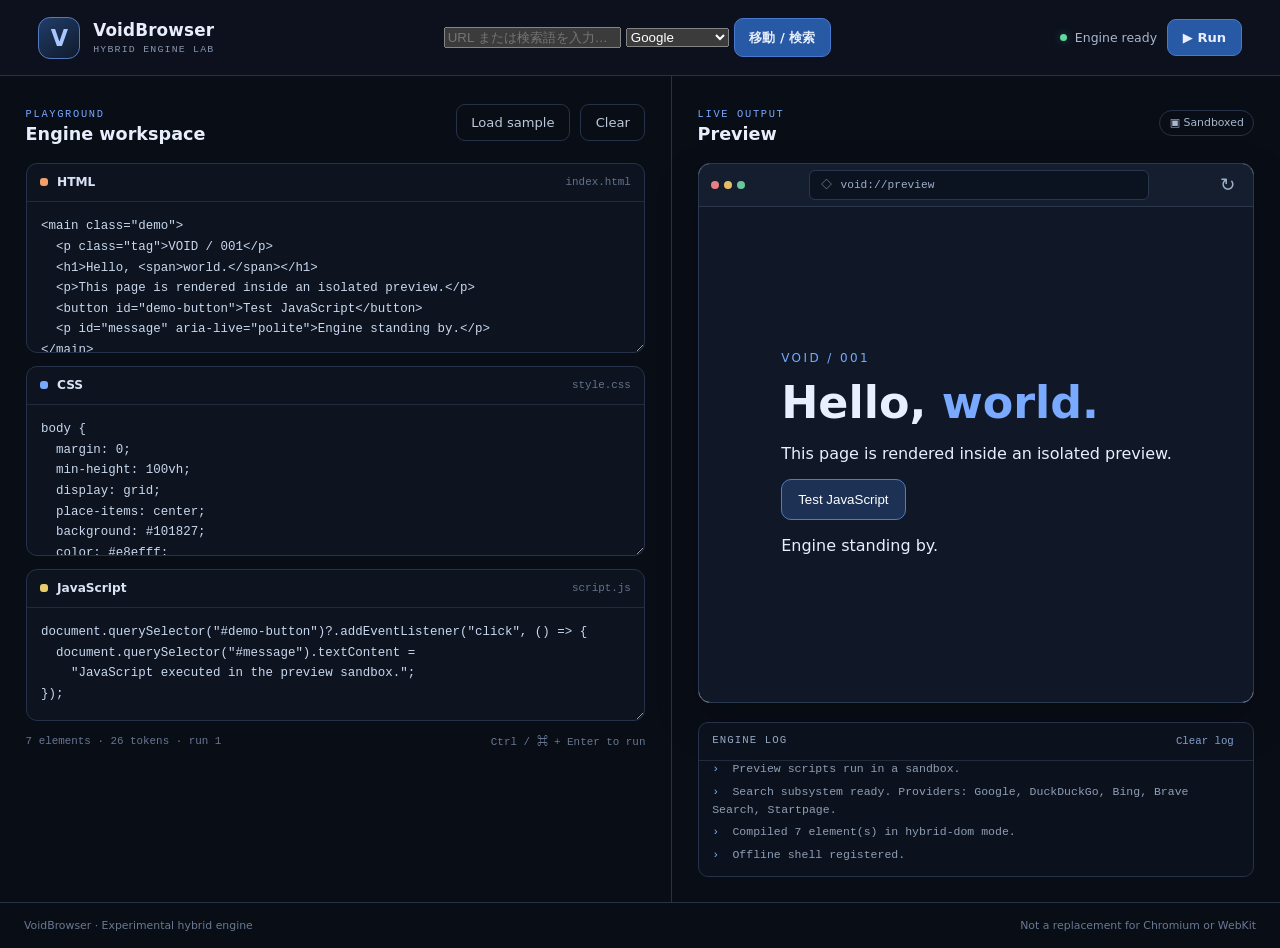
==== index.html @ 493114d5 "Improve address form accessibility labels" ====
<!doctype html>
<html lang="ja">
<head>
  <meta charset="utf-8">
  <meta name="viewport" content="width=device-width, initial-scale=1">
  <meta name="theme-color" content="#090d16">
  <meta name="description" content="VoidBrowser: a lightweight hybrid browser-engine playground.">
  <link rel="manifest" href="./manifest.json">
  <link rel="icon" href="./icon.svg" type="image/svg+xml">
  <link rel="stylesheet" href="./style.css">
  <title>VoidBrowser</title>
</head>
<body>
  <header class="topbar">
    <a class="brand" href="./" aria-label="VoidBrowser home">
      <span class="brand-mark">V</span>
      <span><strong>VoidBrowser</strong><small>HYBRID ENGINE LAB</small></span>
    </a>
    <form id="address-form" class="address-form" role="search" autocomplete="off">
      <input id="address-input" name="q" type="text" inputmode="url" aria-label="URLまたは検索語" placeholder="URL または検索語を入力…" spellcheck="false" autocapitalize="off" autocomplete="off" required>
      <select id="search-provider" aria-label="検索プロバイダー"></select>
      <button class="button button-primary" type="submit">移動 / 検索</button>
    </form>
    <div class="top-actions">
      <span id="engine-status" class="status"><i></i> Engine ready</span>
      <button id="install-button" class="button button-quiet" hidden>Install app</button>
      <button id="run-button" class="button button-primary" title="Ctrl+Enter">▶ Run</button>
    </div>
  </header>

  <main class="workspace">
    <section class="editor-panel" aria-label="Code editor">
      <div class="panel-heading">
        <div><span class="eyebrow">PLAYGROUND</span><h1>Engine workspace</h1></div>
        <div class="editor-actions">
          <button id="sample-button" class="button button-quiet">Load sample</button>
          <button id="clear-button" class="button button-quiet">Clear</button>
        </div>
      </div>
      <div class="editors">
        <section class="editor-card">
          <div class="editor-title"><span class="file-dot html-dot"></span>HTML <span class="file-ext">index.html</span></div>
          <textarea id="html-input" spellcheck="false" autocapitalize="off" autocomplete="off" aria-label="HTML source"><main class="demo">
  <p class="tag">VOID / 001</p>
  <h1>Hello, <span>world.</span></h1>
  <p>This page is rendered inside an isolated preview.</p>
  <button id="demo-button">Test JavaScript</button>
  <p id="message" aria-live="polite">Engine standing by.</p>
</main></textarea>
        </section>
        <section class="editor-card">
          <div class="editor-title"><span class="file-dot css-dot"></span>CSS <span class="file-ext">style.css</span></div>
          <textarea id="css-input" spellcheck="false" autocapitalize="off" autocomplete="off" aria-label="CSS source">body {
  margin: 0;
  min-height: 100vh;
  display: grid;
  place-items: center;
  background: #101827;
  color: #e8efff;
  font: 16px system-ui, sans-serif;
}
.demo { max-width: 34rem; padding: 2rem; }
.tag { color: #76a9ff; letter-spacing: .2em; font-size: .75rem; }
h1 { font-size: clamp(2.5rem, 8vw, 5rem); margin: .2em 0; }
h1 span { color: #79aaff; }
button {
  border: 1px solid #547bbd;
  border-radius: 10px;
  padding: .75rem 1rem;
  background: #1c3153;
  color: white;
  cursor: pointer;
}
button:hover { background: #294674; }</textarea>
        </section>
        <section class="editor-card editor-card-js">
          <div class="editor-title"><span class="file-dot js-dot"></span>JavaScript <span class="file-ext">script.js</span></div>
          <textarea id="js-input" spellcheck="false" autocapitalize="off" autocomplete="off" aria-label="JavaScript source">document.querySelector("#demo-button")?.addEventListener("click", () => {
  document.querySelector("#message").textContent =
    "JavaScript executed in the preview sandbox.";
});</textarea>
        </section>
      </div>
      <footer class="editor-footer"><span id="source-stats">HTML · CSS · JS</span><span>Ctrl / ⌘ + Enter to run</span></footer>
    </section>

    <section class="preview-panel" aria-label="Preview">
      <div class="preview-heading">
        <div><span class="eyebrow">LIVE OUTPUT</span><h2>Preview</h2></div>
        <span class="preview-lock">▣ Sandboxed</span>
      </div>
      <div class="preview-frame-wrap">
        <div class="browser-chrome">
          <div class="window-dots"><i></i><i></i><i></i></div>
          <div class="address-bar"><span>◇</span> void://preview</div>
          <button id="refresh-button" class="refresh-button" aria-label="Refresh preview" title="Refresh preview">↻</button>
        </div>
        <iframe id="preview" title="VoidBrowser page preview" sandbox="allow-scripts" referrerpolicy="no-referrer"></iframe>
      </div>
      <div class="console-panel">
        <div class="console-heading"><span>ENGINE LOG</span><button id="clear-log-button" class="text-button">Clear log</button></div>
        <div id="engine-log" class="console-output" role="log" aria-live="polite"><p><span class="log-mark">›</span> VoidBrowser initialized.</p><p><span class="log-mark">›</span> Preview scripts run in a sandbox.</p></div>
      </div>
    </section>
  </main>
  <footer class="site-footer"><span>VoidBrowser · Experimental hybrid engine</span><span>Not a replacement for Chromium or WebKit</span></footer>
  <script src="./search.js"></script>
  <script src="./engine.js"></script>
  <script src="./app.js"></script>
</body>
</html>
---- style.css ----
:root {
  color-scheme: dark;
  --bg: #090d16;
  --panel: #101725;
  --panel-raised: #141e30;
  --border: #263249;
  --text: #e8eefb;
  --muted: #8996ad;
  --blue: #78a8ff;
  --mono: "SFMono-Regular", Consolas, "Liberation Mono", monospace;
  font-family: Inter, ui-sans-serif, system-ui, -apple-system, BlinkMacSystemFont, "Segoe UI", sans-serif;
}
* { box-sizing: border-box; }
body { margin: 0; min-height: 100vh; background: var(--bg); color: var(--text); }
button, textarea { font: inherit; }
button { color: inherit; }
.topbar { min-height: 76px; display: flex; align-items: center; justify-content: space-between; gap: 1rem; padding: 1rem clamp(1rem, 3vw, 2.5rem); border-bottom: 1px solid var(--border); background: #0c111d; }
.brand { display: flex; align-items: center; gap: .8rem; color: inherit; text-decoration: none; }
.brand-mark { display: grid; place-items: center; width: 42px; height: 42px; border: 1px solid #5479bd; border-radius: 12px; background: linear-gradient(145deg, #203d69, #101a2c); color: #a8c7ff; font-size: 1.4rem; font-weight: 800; }
.brand strong, .brand small { display: block; }
.brand strong { font-size: 1.05rem; letter-spacing: .01em; }
.brand small { margin-top: .2rem; color: var(--muted); font: .62rem var(--mono); letter-spacing: .12em; }
.top-actions, .editor-actions { display: flex; align-items: center; gap: .65rem; }
.status { display: flex; align-items: center; gap: .5rem; color: #a9b7cc; font-size: .78rem; }
.status i { width: 7px; height: 7px; border-radius: 50%; background: #63d7a0; box-shadow: 0 0 10px #63d7a055; }
.button { border: 1px solid var(--border); border-radius: 9px; padding: .62rem .9rem; background: var(--panel-raised); cursor: pointer; font-size: .82rem; transition: background .15s, border-color .15s; }
.button:hover { border-color: #526b94; background: #1a2940; }
.button-primary { border-color: #4779d1; background: #2859a4; font-weight: 700; }
.button-primary:hover { background: #326bc1; }
.button-quiet { color: #bdc8da; background: transparent; }
.workspace { display: grid; grid-template-columns: minmax(0, 1.05fr) minmax(360px, .95fr); min-height: calc(100vh - 126px); }
.editor-panel, .preview-panel { min-width: 0; padding: clamp(1rem, 2vw, 1.65rem); }
.editor-panel { border-right: 1px solid var(--border); }
.panel-heading, .preview-heading { display: flex; align-items: center; justify-content: space-between; gap: 1rem; margin-bottom: 1.2rem; }
h1, h2 { margin: .2rem 0 0; font-size: 1.1rem; font-weight: 650; }
.eyebrow { color: var(--blue); font: .65rem var(--mono); letter-spacing: .16em; }
.editors { display: grid; grid-template-rows: minmax(190px, 1fr) minmax(190px, 1fr) minmax(145px, .8fr); gap: .8rem; }
.editor-card { display: flex; flex-direction: column; min-height: 0; overflow: hidden; border: 1px solid var(--border); border-radius: 11px; background: #0d1420; }
.editor-title { display: flex; align-items: center; gap: .55rem; min-height: 38px; padding: 0 .85rem; border-bottom: 1px solid #202b3e; color: #d9e3f5; font-size: .76rem; font-weight: 650; }
.file-dot { width: 8px; height: 8px; border-radius: 3px; }
.html-dot { background: #f0a16b; } .css-dot { background: #79a9ff; } .js-dot { background: #e8ce6b; }
.file-ext { margin-left: auto; color: #64738c; font: .68rem var(--mono); font-weight: 400; }
textarea { display: block; width: 100%; min-height: 0; flex: 1; resize: vertical; border: 0; outline: 0; padding: .9rem; background: transparent; color: #c9d8ee; font: .78rem/1.65 var(--mono); tab-size: 2; white-space: pre; }
textarea:focus { box-shadow: inset 0 0 0 1px #385b8c; }
.editor-footer { display: flex; justify-content: space-between; gap: 1rem; padding-top: .9rem; color: #687892; font: .68rem var(--mono); }
.preview-lock { color: #a8b8cf; border: 1px solid var(--border); border-radius: 999px; padding: .35rem .6rem; font-size: .68rem; }
.preview-frame-wrap { overflow: hidden; border: 1px solid #2a3850; border-radius: 12px; background: white; box-shadow: 0 18px 45px #0003; }
.browser-chrome { height: 43px; display: flex; align-items: center; gap: .8rem; padding: 0 .75rem; background: #141e2e; border-bottom: 1px solid #29364c; }
.window-dots { display: flex; gap: 5px; }
.window-dots i { width: 8px; height: 8px; border-radius: 50%; background: #64748b; }
.window-dots i:first-child { background: #e77f83; } .window-dots i:nth-child(2) { background: #e6bd67; } .window-dots i:nth-child(3) { background: #6ac79c; }
.address-bar { display: flex; align-items: center; gap: .5rem; flex: 1; max-width: 340px; margin: auto; padding: .38rem .7rem; border: 1px solid #29374d; border-radius: 6px; background: #0c1320; color: #9caec8; font: .7rem var(--mono); }
.refresh-button { border: 0; background: transparent; color: #9caec8; cursor: pointer; font-size: 1.15rem; }
#preview { display: block; width: 100%; height: min(55vh, 550px); min-height: 310px; border: 0; background: white; }
.console-panel { margin-top: 1.2rem; border: 1px solid var(--border); border-radius: 10px; overflow: hidden; background: #0c121d; }
.console-heading { display: flex; justify-content: space-between; padding: .7rem .85rem; border-bottom: 1px solid #202b3e; color: #94a7c4; font: .67rem var(--mono); letter-spacing: .1em; }
.text-button { border: 0; background: transparent; color: #7f9fcf; cursor: pointer; font: inherit; letter-spacing: normal; }
.console-output { max-height: 115px; overflow: auto; padding: .45rem .85rem; color: #8e9eb5; font: .72rem/1.6 var(--mono); }
.console-output p { margin: .25rem 0; overflow-wrap: anywhere; }
.log-mark { color: #79aaff; margin-right: .4rem; }
.log-error { color: #ff9999; }
.site-footer { display: flex; justify-content: space-between; gap: 1rem; padding: 1rem 1.5rem; border-top: 1px solid var(--border); color: #697991; font-size: .68rem; }
[hidden] { display: none !important; }
@media (min-width: 1500px) { .workspace { max-width: 1900px; margin: auto; } .editors { grid-template-rows: minmax(230px, 1fr) minmax(230px, 1fr) minmax(165px, .8fr); } }
@media (max-width: 900px) { .workspace { grid-template-columns: 1fr; } .editor-panel { border-right: 0; border-bottom: 1px solid var(--border); } .editors { grid-template-rows: 230px 230px 180px; } #preview { height: 430px; } }
@media (max-width: 520px) { .topbar { align-items: flex-start; } .top-actions { flex-wrap: wrap; justify-content: flex-end; } .status { display: none; } .panel-heading { align-items: flex-start; flex-direction: column; } .editor-actions { width: 100%; } .site-footer { flex-direction: column; } }
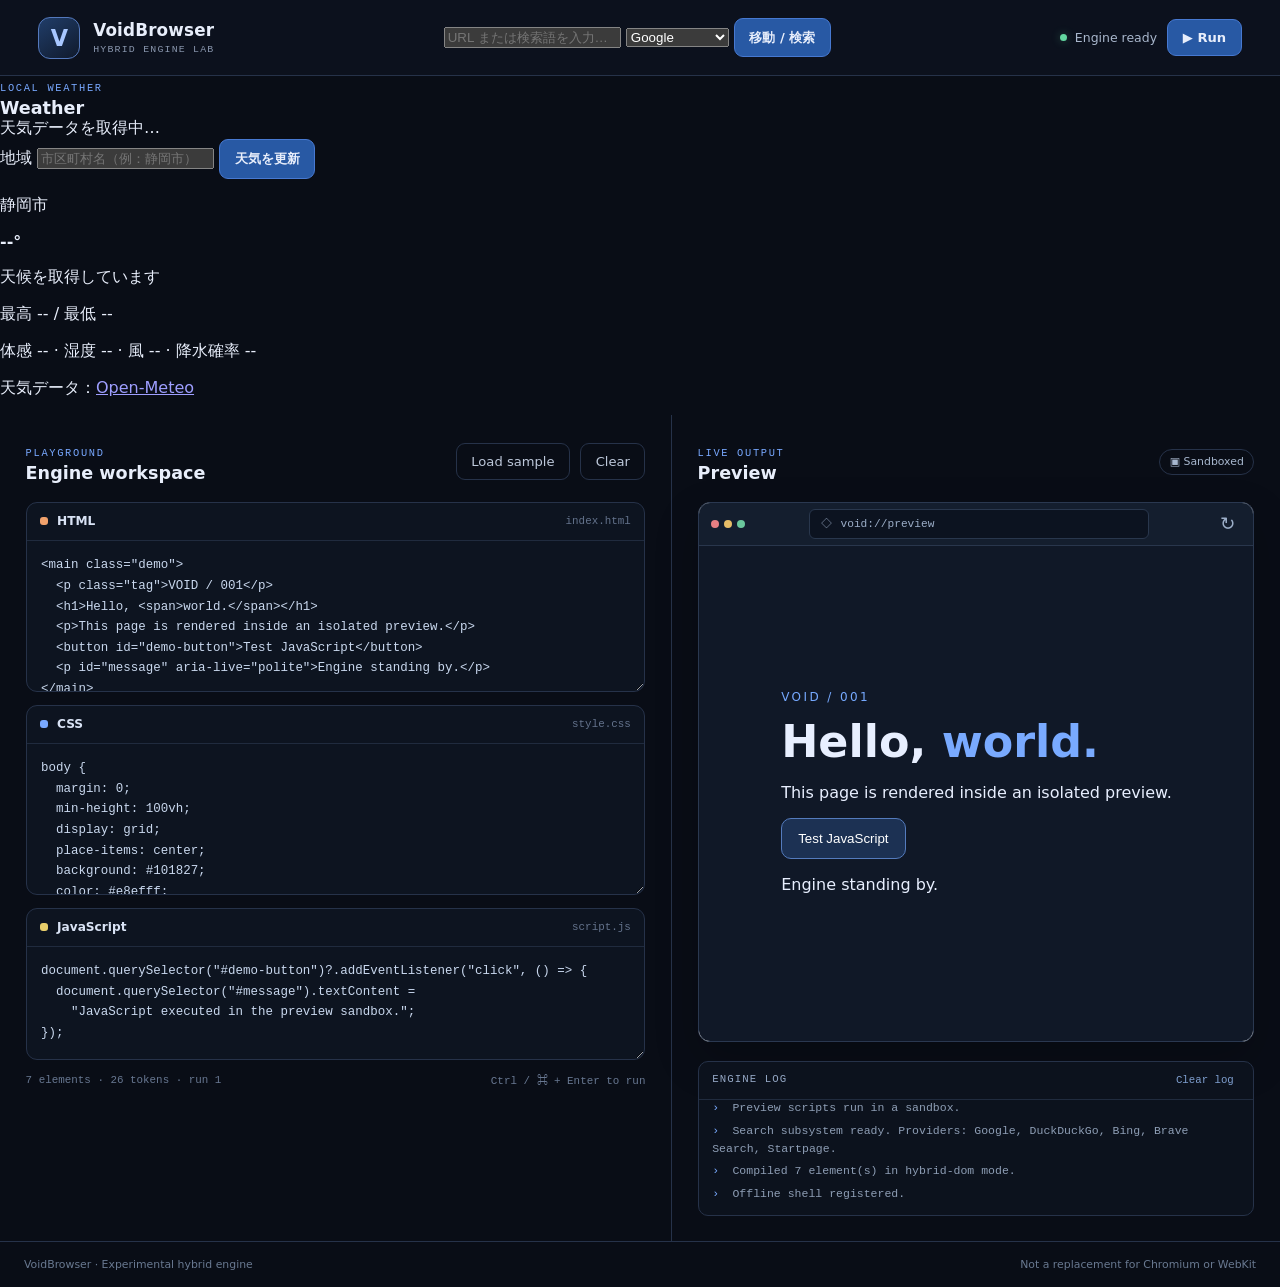
==== commit aecf378a: "Add weather widget to home screen" ====
--- a/index.html
+++ b/index.html
@@ -27,6 +27,23 @@
       <button id="run-button" class="button button-primary" title="Ctrl+Enter">▶ Run</button>
     </div>
   </header>
+
+  <section id="weather-panel" class="weather-panel" aria-labelledby="weather-heading">
+    <div class="weather-panel-heading">
+      <div><span class="eyebrow">LOCAL WEATHER</span><h1 id="weather-heading">Weather</h1></div>
+      <span id="weather-status" role="status">天気データを取得中…</span>
+    </div>
+    <form id="weather-form" class="weather-form" autocomplete="off">
+      <label for="weather-city">地域</label>
+      <input id="weather-city" name="city" type="search" placeholder="市区町村名（例：静岡市）" aria-label="天気を表示する地域" maxlength="100" required>
+      <button id="weather-refresh" class="button button-primary" type="submit">天気を更新</button>
+    </form>
+    <div class="weather-current" aria-live="polite">
+      <div><p id="weather-place">静岡市</p><strong id="weather-temperature">--°</strong><p id="weather-description">天候を取得しています</p></div>
+      <div><p id="weather-high-low">最高 -- / 最低 --</p><p id="weather-details">体感 -- · 湿度 -- · 風 -- · 降水確率 --</p><small id="weather-updated"></small></div>
+    </div>
+    <p class="weather-attribution">天気データ：<a href="https://open-meteo.com/" target="_blank" rel="noopener noreferrer">Open-Meteo</a></p>
+  </section>
 
   <main class="workspace">
     <section class="editor-panel" aria-label="Code editor">
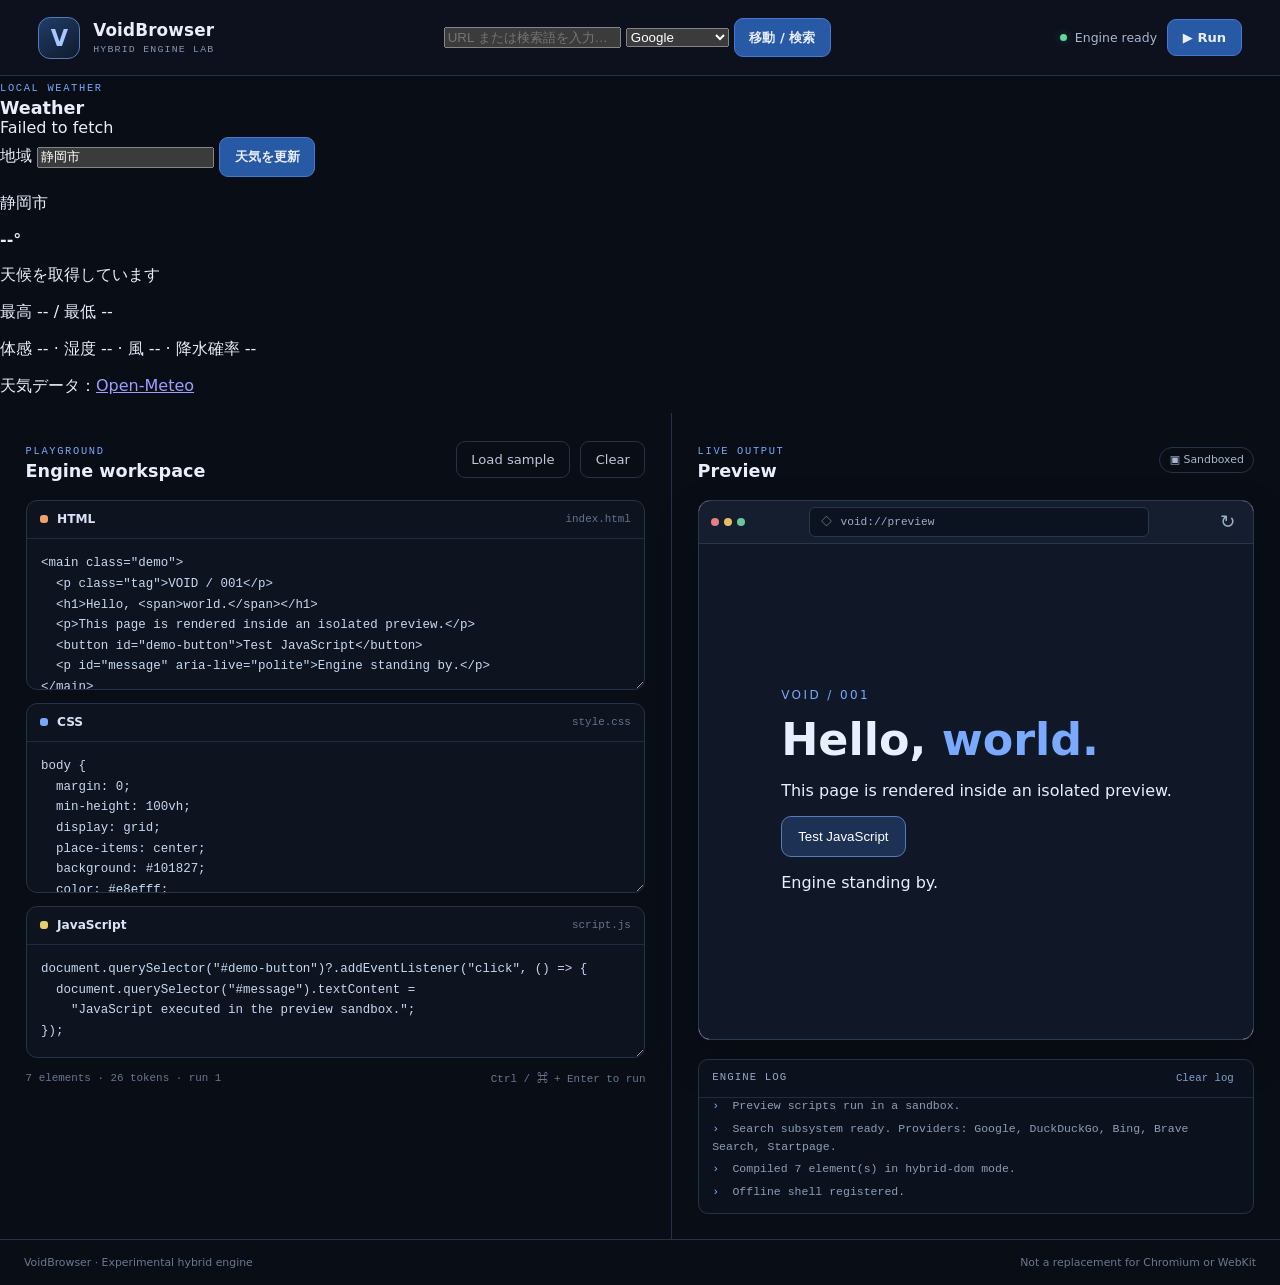
==== commit 739f95a4: "Load weather module on app startup" ====
--- a/index.html
+++ b/index.html
@@ -122,6 +122,7 @@
   </main>
   <footer class="site-footer"><span>VoidBrowser · Experimental hybrid engine</span><span>Not a replacement for Chromium or WebKit</span></footer>
   <script src="./search.js"></script>
+  <script src="./weather.js"></script>
   <script src="./engine.js"></script>
   <script src="./app.js"></script>
 </body>
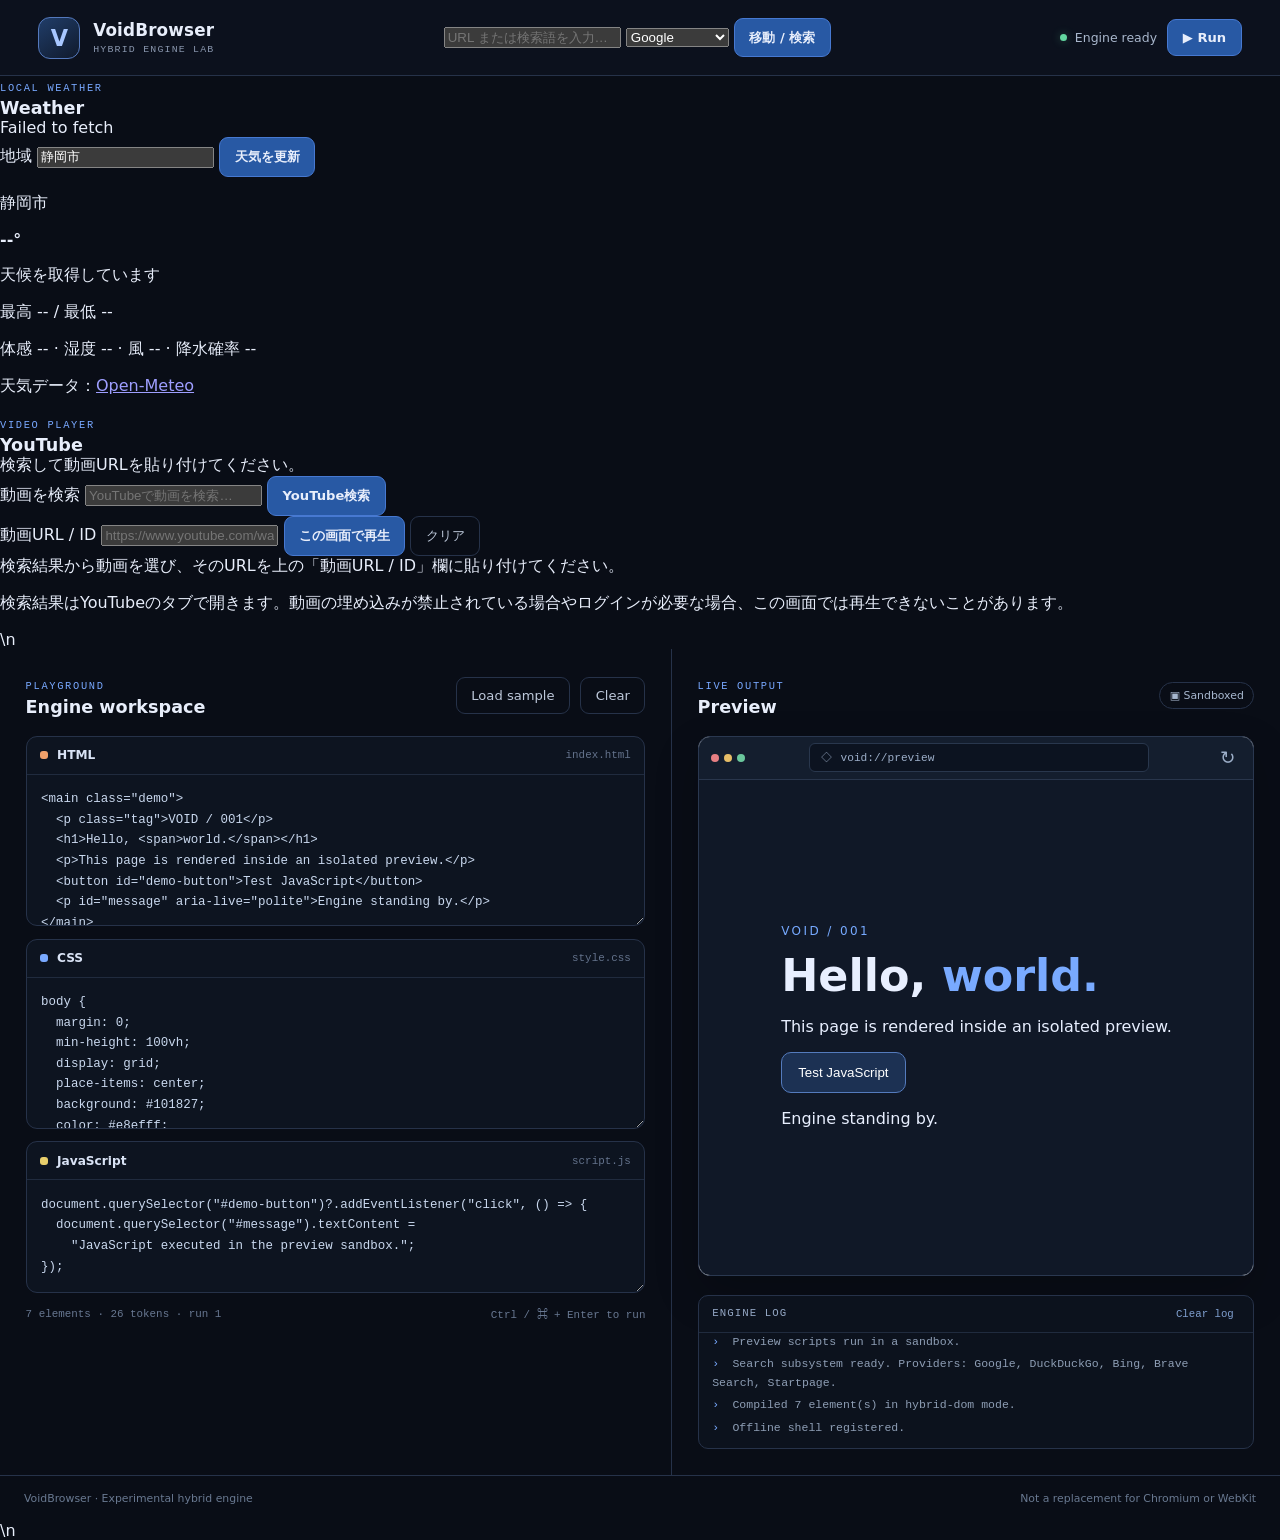
==== commit e92a51c4: "Add YouTube search and player panel" ====
--- a/index.html
+++ b/index.html
@@ -45,7 +45,28 @@
     <p class="weather-attribution">天気データ：<a href="https://open-meteo.com/" target="_blank" rel="noopener noreferrer">Open-Meteo</a></p>
   </section>
 
-  <main class="workspace">
+
+  <section id="youtube-panel" class="youtube-panel" aria-labelledby="youtube-heading">
+    <div class="youtube-heading">
+      <div><span class="eyebrow">VIDEO PLAYER</span><h2 id="youtube-heading">YouTube</h2></div>
+      <span id="youtube-status" role="status">検索して動画URLを貼り付けてください。</span>
+    </div>
+    <form id="youtube-search-form" class="youtube-controls" autocomplete="off">
+      <label for="youtube-query">動画を検索</label>
+      <input id="youtube-query" type="search" maxlength="200" placeholder="YouTubeで動画を検索…" required>
+      <button class="button button-primary" type="submit">YouTube検索</button>
+    </form>
+    <form id="youtube-player-form" class="youtube-controls youtube-player-controls" autocomplete="off">
+      <label for="youtube-url">動画URL / ID</label>
+      <input id="youtube-url" type="text" inputmode="url" placeholder="https://www.youtube.com/watch?v=…" required>
+      <button class="button button-primary" type="submit">この画面で再生</button>
+      <button id="youtube-clear" class="button button-quiet" type="button">クリア</button>
+    </form>
+    <div id="youtube-player" class="youtube-player" aria-label="YouTube動画プレーヤー"></div>
+    <div id="youtube-empty" class="youtube-empty">検索結果から動画を選び、そのURLを上の「動画URL / ID」欄に貼り付けてください。</div>
+    <p class="youtube-note">検索結果はYouTubeのタブで開きます。動画の埋め込みが禁止されている場合やログインが必要な場合、この画面では再生できないことがあります。</p>
+  </section>
+\n  <main class="workspace">
     <section class="editor-panel" aria-label="Code editor">
       <div class="panel-heading">
         <div><span class="eyebrow">PLAYGROUND</span><h1>Engine workspace</h1></div>
@@ -122,7 +143,7 @@
   </main>
   <footer class="site-footer"><span>VoidBrowser · Experimental hybrid engine</span><span>Not a replacement for Chromium or WebKit</span></footer>
   <script src="./search.js"></script>
-  <script src="./weather.js"></script>
+  <script src="./weather.js"></script>\n  <script src="./youtube.js"></script>
   <script src="./engine.js"></script>
   <script src="./app.js"></script>
 </body>
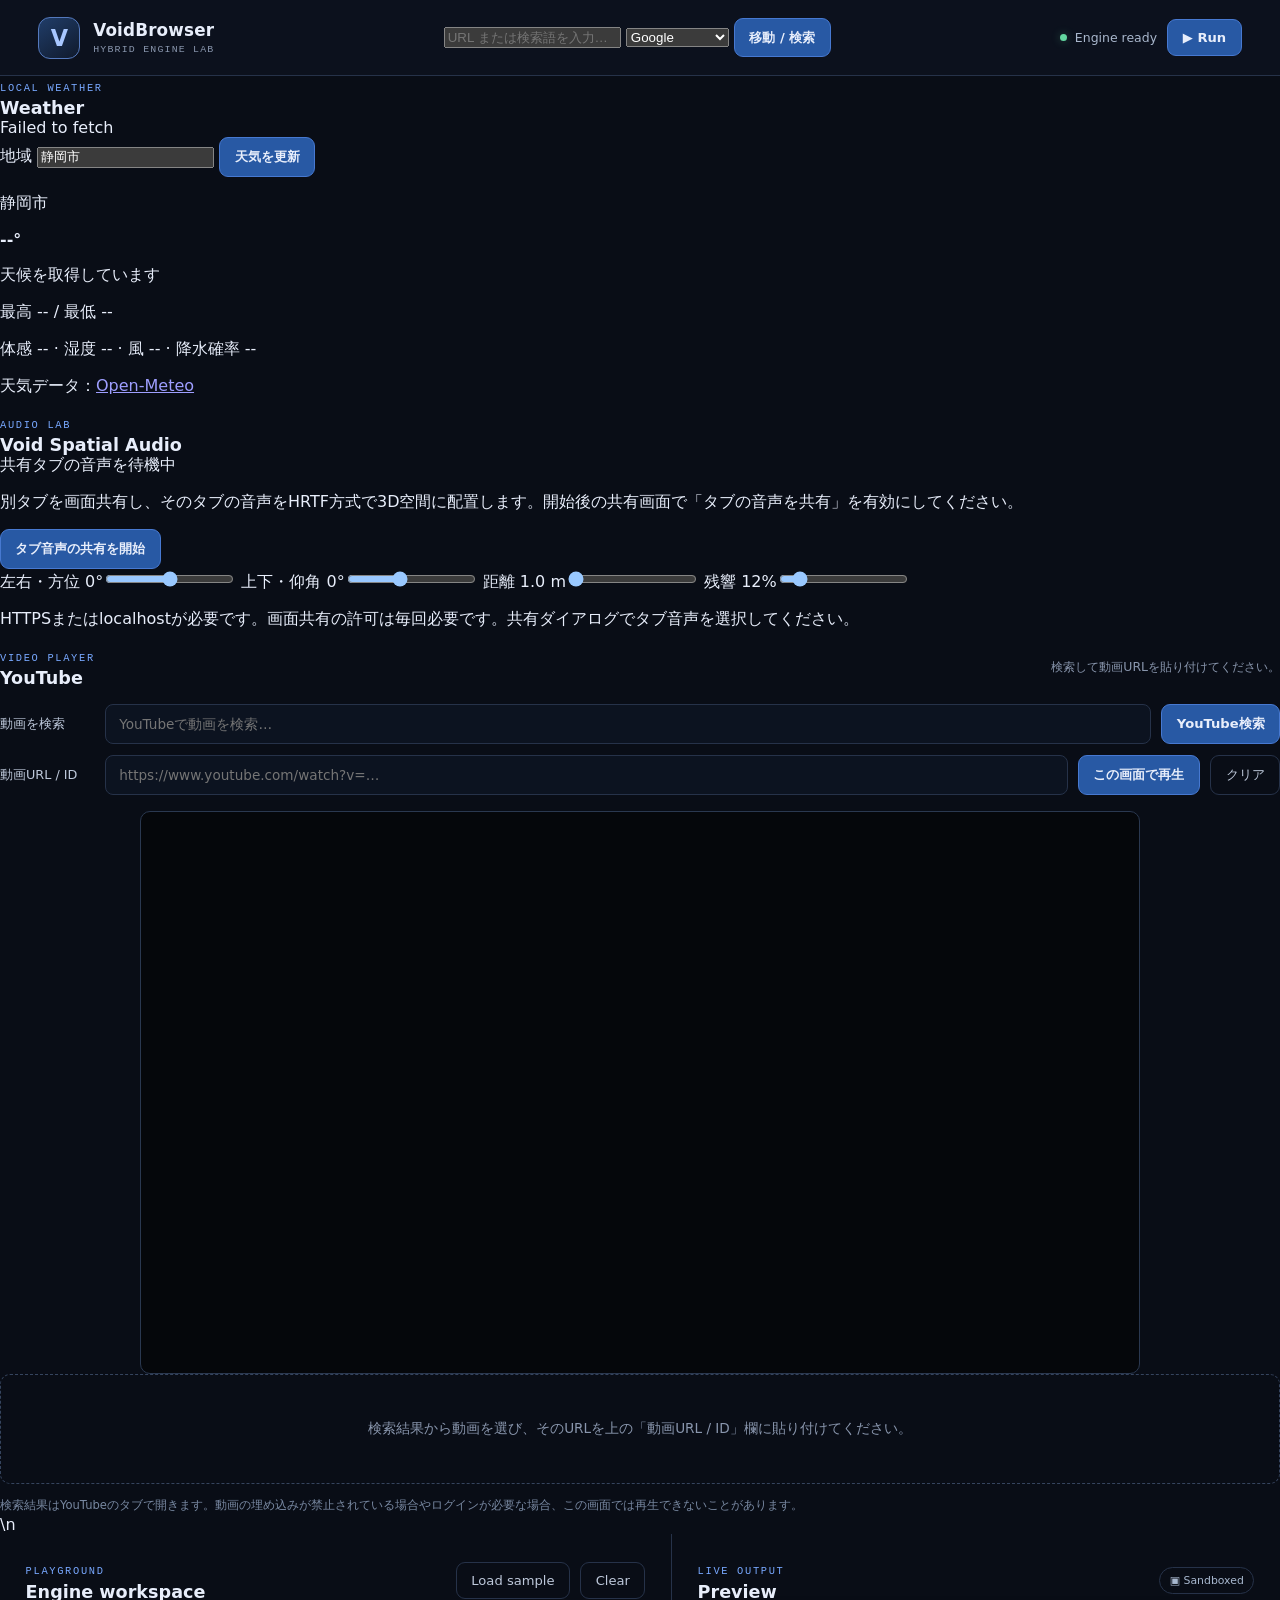
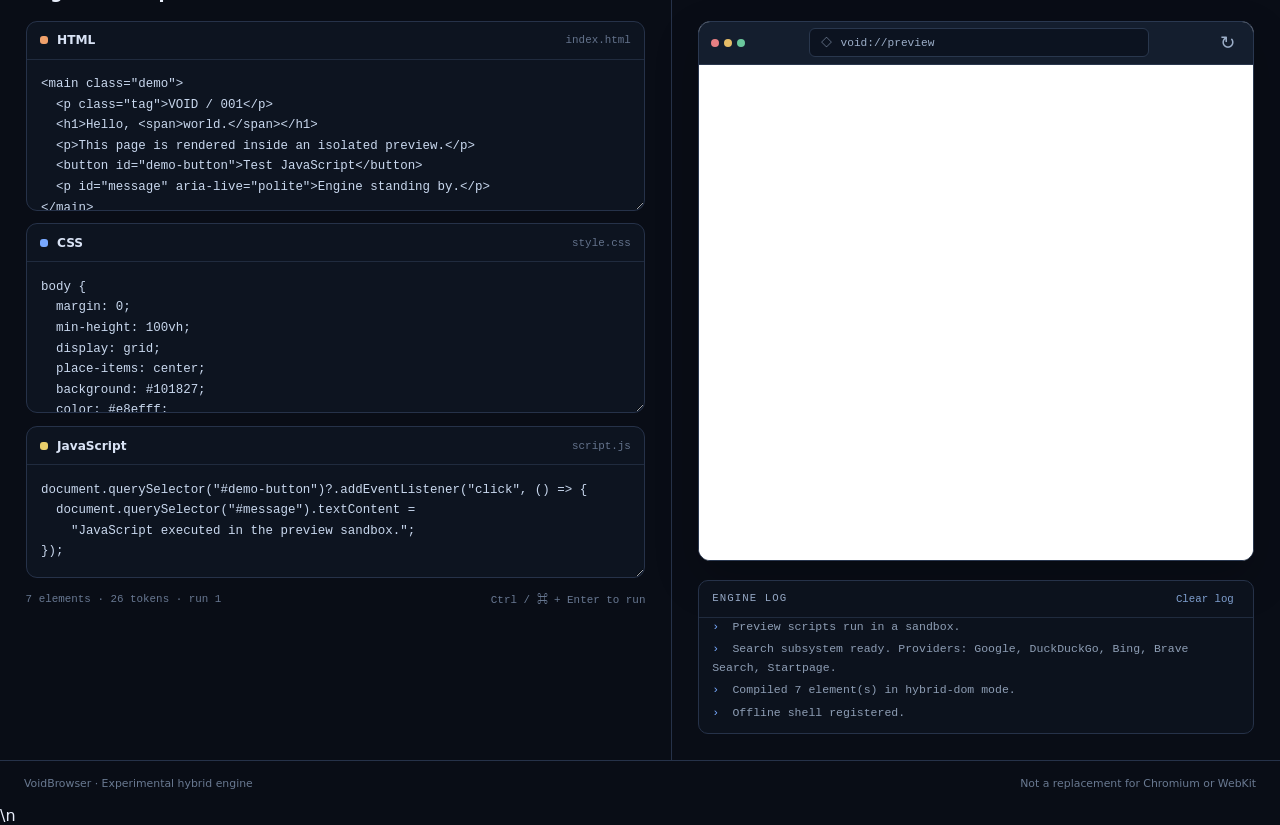
==== commit b62969a1: "Add spatial audio controls to app shell" ====
--- a/index.html
+++ b/index.html
@@ -46,6 +46,24 @@
   </section>
 
 
+  <section id="spatial-audio-panel" class="spatial-panel" aria-labelledby="spatial-heading">
+    <div class="spatial-heading">
+      <div><span class="eyebrow">AUDIO LAB</span><h2 id="spatial-heading">Void Spatial Audio</h2></div>
+      <span id="spatial-status" role="status" aria-live="polite">共有タブの音声を待機中</span>
+    </div>
+    <p class="spatial-description">別タブを画面共有し、そのタブの音声をHRTF方式で3D空間に配置します。開始後の共有画面で「タブの音声を共有」を有効にしてください。</p>
+    <div class="spatial-actions">
+      <button id="spatial-start" class="button button-primary" type="button">タブ音声の共有を開始</button>
+      <button id="spatial-stop" class="button button-quiet" type="button" hidden>共有を停止</button>
+    </div>
+    <div class="spatial-controls">
+      <label class="spatial-control" for="spatial-azimuth"><span>左右・方位 <output id="spatial-azimuth-value">0°</output></span><input id="spatial-azimuth" type="range" min="-180" max="180" value="0"></label>
+      <label class="spatial-control" for="spatial-elevation"><span>上下・仰角 <output id="spatial-elevation-value">0°</output></span><input id="spatial-elevation" type="range" min="-60" max="90" value="0"></label>
+      <label class="spatial-control" for="spatial-distance"><span>距離 <output id="spatial-distance-value">1.0 m</output></span><input id="spatial-distance" type="range" min="1" max="20" step="0.5" value="1"></label>
+      <label class="spatial-control" for="spatial-reverb"><span>残響 <output id="spatial-reverb-value">12%</output></span><input id="spatial-reverb" type="range" min="0" max="100" value="12"></label>
+    </div>
+    <p class="spatial-note">HTTPSまたはlocalhostが必要です。画面共有の許可は毎回必要です。共有ダイアログでタブ音声を選択してください。</p>
+  </section>
   <section id="youtube-panel" class="youtube-panel" aria-labelledby="youtube-heading">
     <div class="youtube-heading">
       <div><span class="eyebrow">VIDEO PLAYER</span><h2 id="youtube-heading">YouTube</h2></div>
@@ -144,6 +162,7 @@
   <footer class="site-footer"><span>VoidBrowser · Experimental hybrid engine</span><span>Not a replacement for Chromium or WebKit</span></footer>
   <script src="./search.js"></script>
   <script src="./weather.js"></script>\n  <script src="./youtube.js"></script>
+  <script src="./spatial-audio.js"></script>
   <script src="./engine.js"></script>
   <script src="./app.js"></script>
 </body>
--- a/style.css
+++ b/style.css
@@ -64,3 +64,19 @@
 @media (min-width: 1500px) { .workspace { max-width: 1900px; margin: auto; } .editors { grid-template-rows: minmax(230px, 1fr) minmax(230px, 1fr) minmax(165px, .8fr); } }
 @media (max-width: 900px) { .workspace { grid-template-columns: 1fr; } .editor-panel { border-right: 0; border-bottom: 1px solid var(--border); } .editors { grid-template-rows: 230px 230px 180px; } #preview { height: 430px; } }
 @media (max-width: 520px) { .topbar { align-items: flex-start; } .top-actions { flex-wrap: wrap; justify-content: flex-end; } .status { display: none; } .panel-heading { align-items: flex-start; flex-direction: column; } .editor-actions { width: 100%; } .site-footer { flex-direction: column; } }
+\n
+.youtube-panel { margin: 1.2rem clamp(1rem, 3vw, 2.5rem); padding: clamp(1rem, 2vw, 1.5rem); border: 1px solid var(--border); border-radius: 12px; background: var(--panel); }
+.youtube-heading { display: flex; align-items: center; justify-content: space-between; gap: 1rem; margin-bottom: 1rem; }
+.youtube-heading h2 { margin: .2rem 0 0; font-size: 1.1rem; }
+#youtube-status { color: var(--muted); font-size: .78rem; }
+#youtube-status.youtube-error { color: #ff9999; }
+.youtube-controls { display: flex; align-items: center; gap: .65rem; margin: .7rem 0; }
+.youtube-controls label { min-width: 95px; color: #bdc8da; font-size: .8rem; }
+.youtube-controls input { flex: 1; min-width: 0; padding: .68rem .8rem; border: 1px solid var(--border); border-radius: 8px; outline: 0; background: #0c1320; color: var(--text); font: inherit; font-size: .85rem; }
+.youtube-controls input:focus { border-color: #547bbd; box-shadow: 0 0 0 2px #385b8c55; }
+.youtube-player { overflow: hidden; width: 100%; max-width: 1000px; aspect-ratio: 16 / 9; margin: 1rem auto 0; border: 1px solid #2a3850; border-radius: 10px; background: #05070b; }
+.youtube-player iframe { display: block; width: 100%; height: 100%; border: 0; }
+.youtube-empty { display: grid; place-items: center; min-height: 110px; padding: 1rem; border: 1px dashed #35445e; border-radius: 10px; color: var(--muted); text-align: center; font-size: .85rem; }
+.youtube-empty[hidden] { display: none !important; }
+.youtube-note { margin: .8rem 0 0; color: #7888a1; font-size: .72rem; line-height: 1.6; }
+@media (max-width: 650px) { .youtube-heading { align-items: flex-start; flex-direction: column; } .youtube-controls { align-items: stretch; flex-wrap: wrap; } .youtube-controls label { width: 100%; } .youtube-controls input { flex-basis: 100%; } .youtube-controls .button { flex: 1; } }
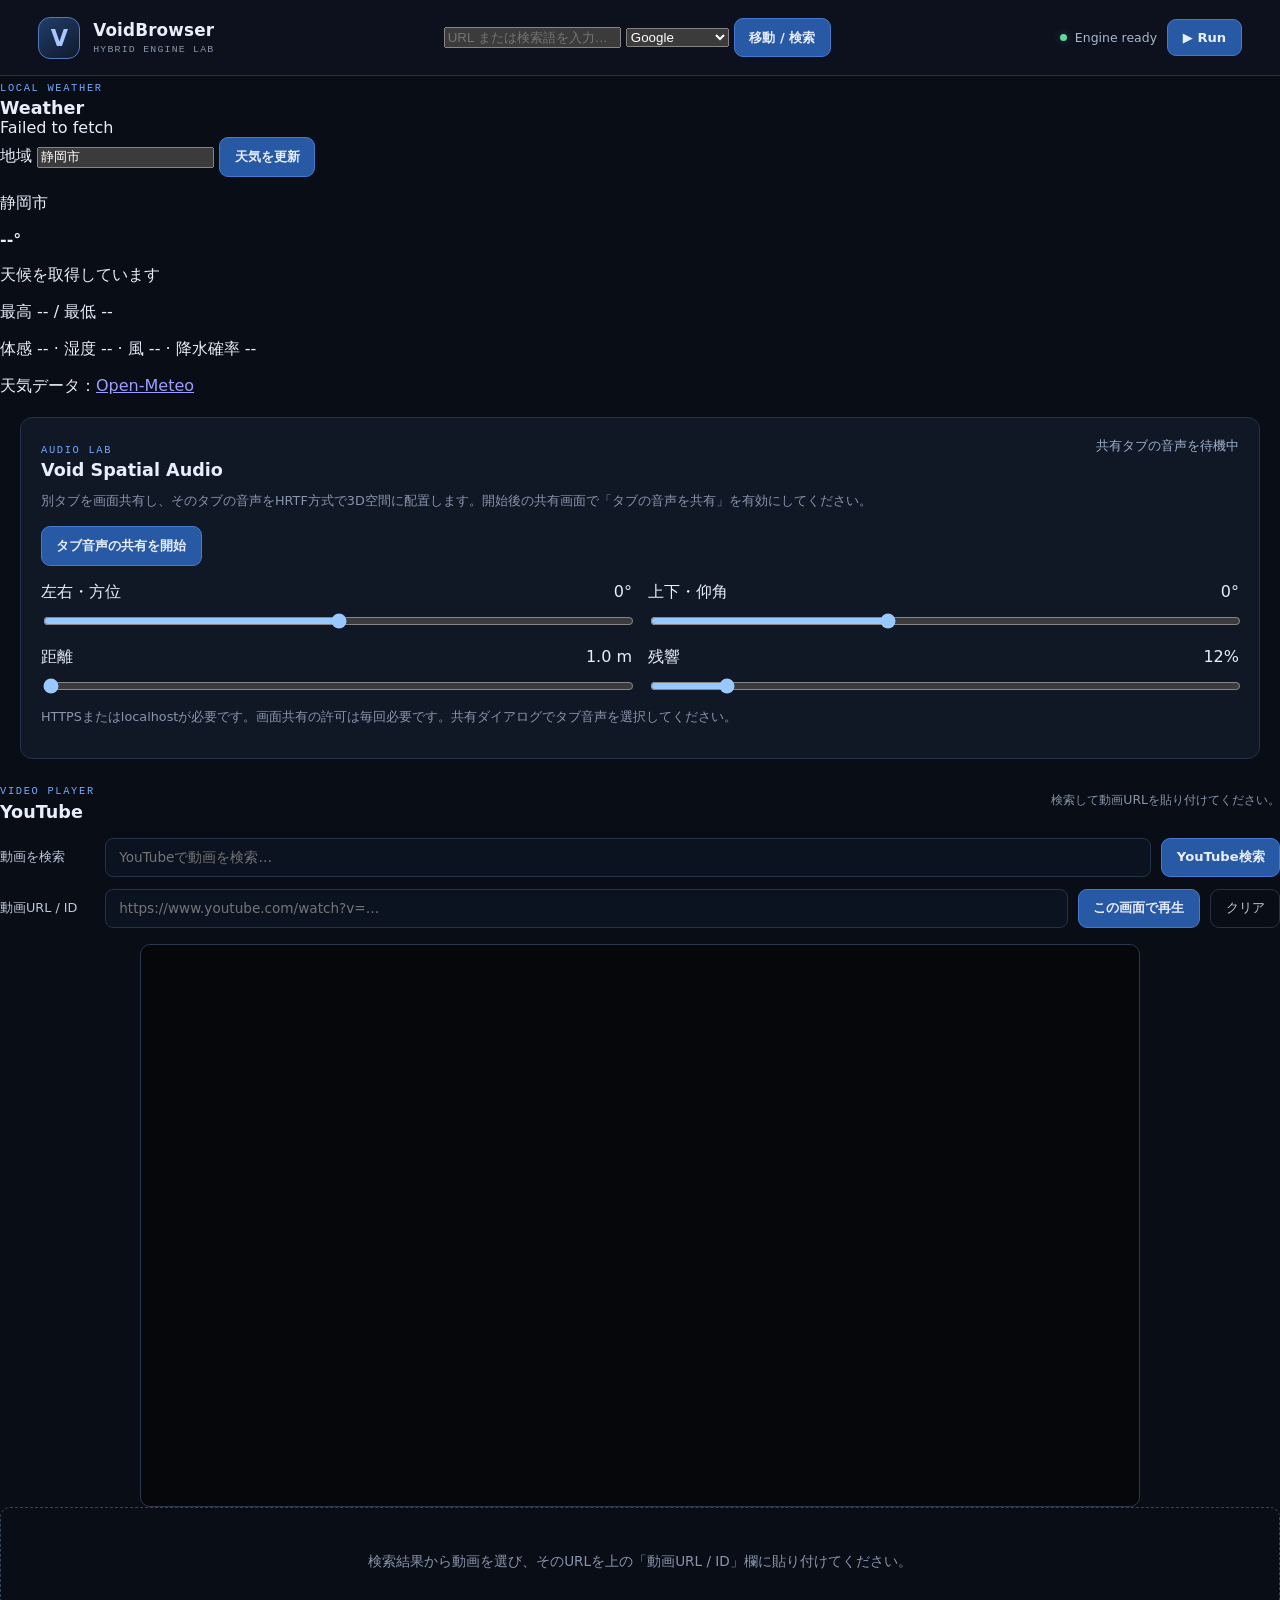
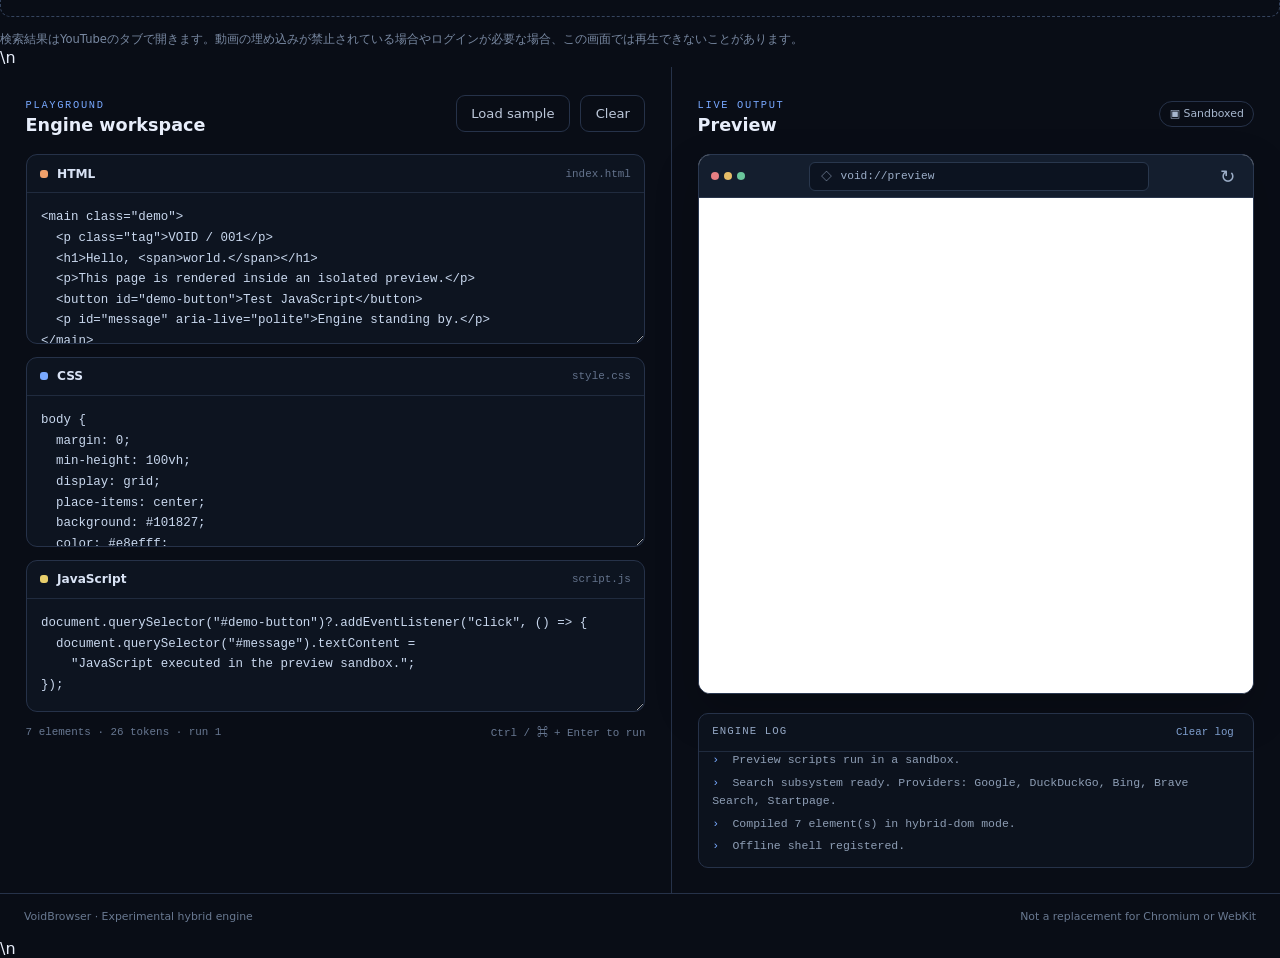
==== commit 746dc435: "Load spatial audio panel stylesheet" ====
--- a/index.html
+++ b/index.html
@@ -8,6 +8,7 @@
   <link rel="manifest" href="./manifest.json">
   <link rel="icon" href="./icon.svg" type="image/svg+xml">
   <link rel="stylesheet" href="./style.css">
+  <link rel="stylesheet" href="./spatial-audio.css">
   <title>VoidBrowser</title>
 </head>
 <body>
--- a/style.css
+++ b/style.css
@@ -80,3 +80,5 @@
 .youtube-empty[hidden] { display: none !important; }
 .youtube-note { margin: .8rem 0 0; color: #7888a1; font-size: .72rem; line-height: 1.6; }
 @media (max-width: 650px) { .youtube-heading { align-items: flex-start; flex-direction: column; } .youtube-controls { align-items: stretch; flex-wrap: wrap; } .youtube-controls label { width: 100%; } .youtube-controls input { flex-basis: 100%; } .youtube-controls .button { flex: 1; } }
+
+/* Void Spatial Audio panel */
--- a/spatial-audio.css
+++ b/spatial-audio.css
@@ -0,0 +1 @@
+.spatial-panel{margin:20px;padding:20px;border:1px solid #263249;border-radius:12px;background:#101725}.spatial-heading{display:flex;justify-content:space-between;gap:16px}.spatial-controls{display:grid;grid-template-columns:1fr 1fr;gap:16px}.spatial-control{display:grid;gap:8px}.spatial-control span{display:flex;justify-content:space-between}.spatial-control input{width:100%}.spatial-description,.spatial-note{color:#8996ad;font-size:.8rem}.spatial-actions{display:flex;gap:10px;margin:16px 0}#spatial-status{font-size:.8rem;color:#9db0cc}@media(max-width:650px){.spatial-controls{grid-template-columns:1fr}.spatial-heading{display:block}}
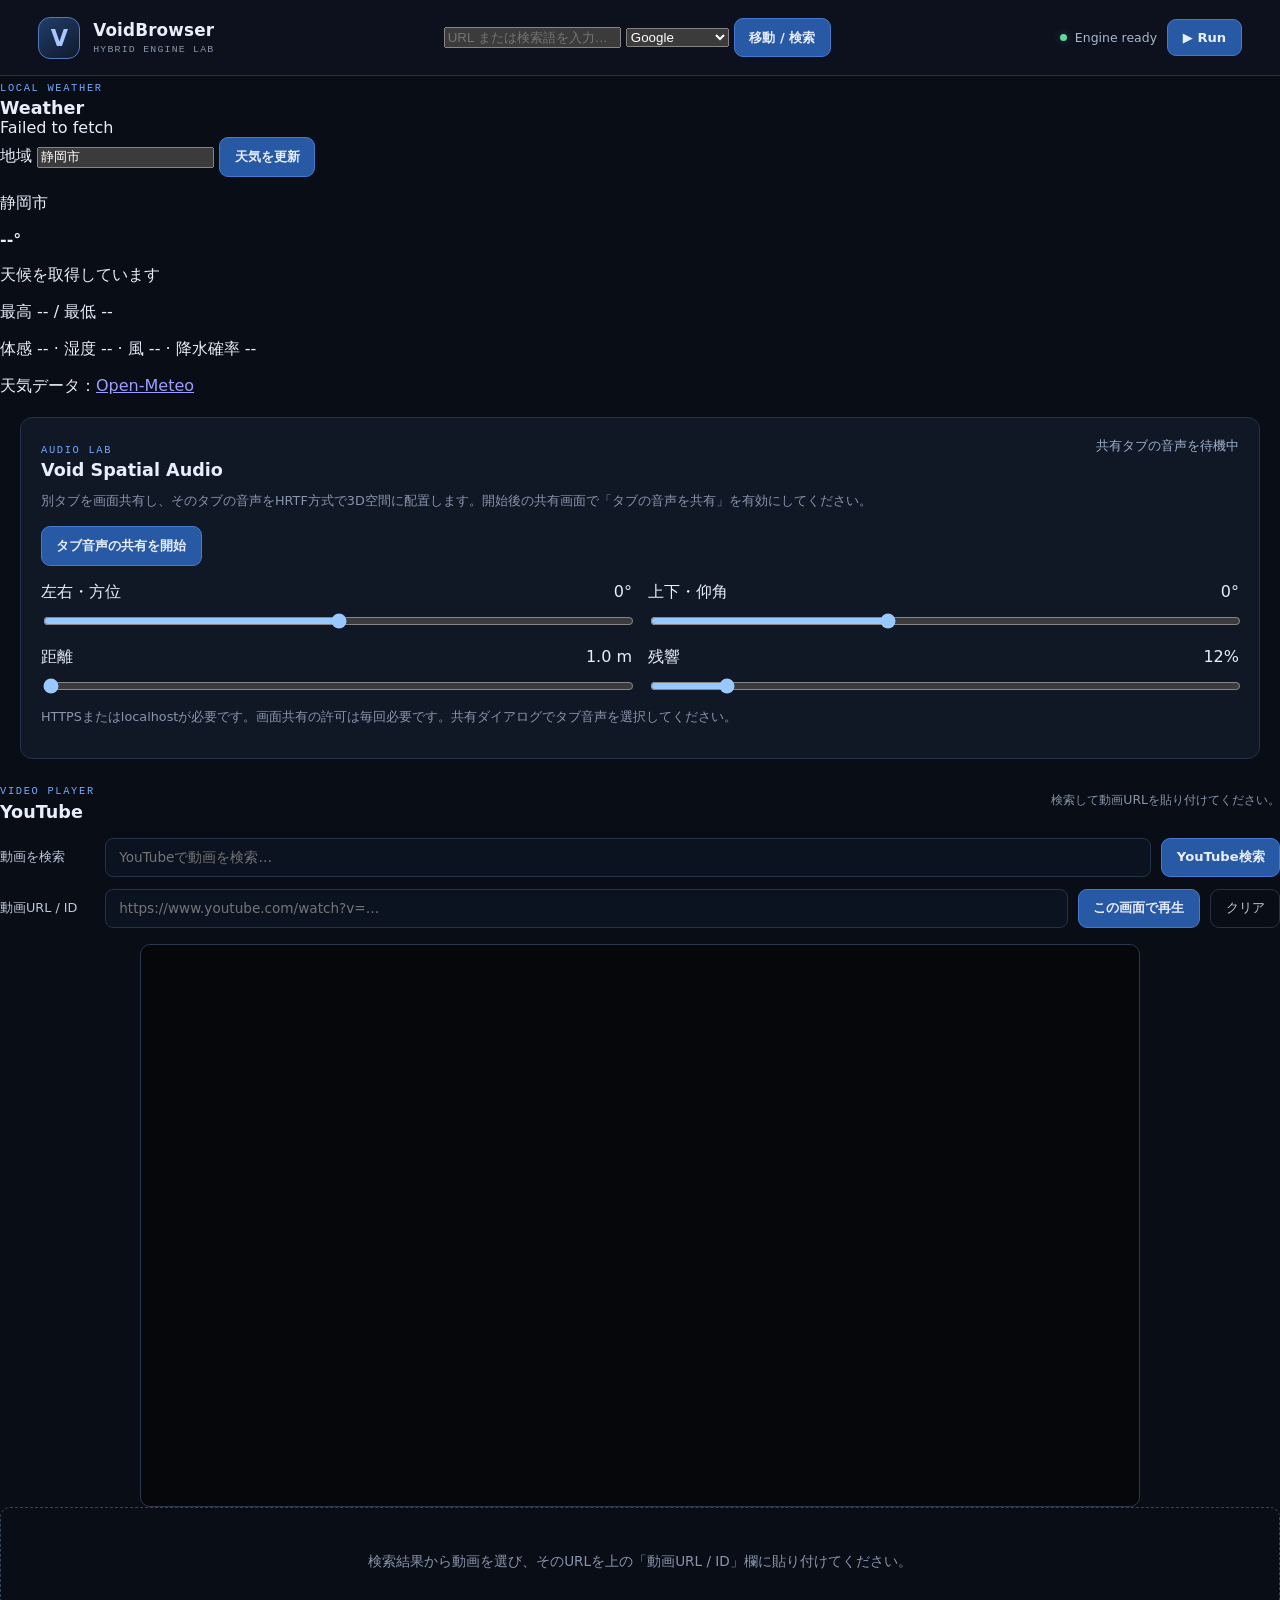
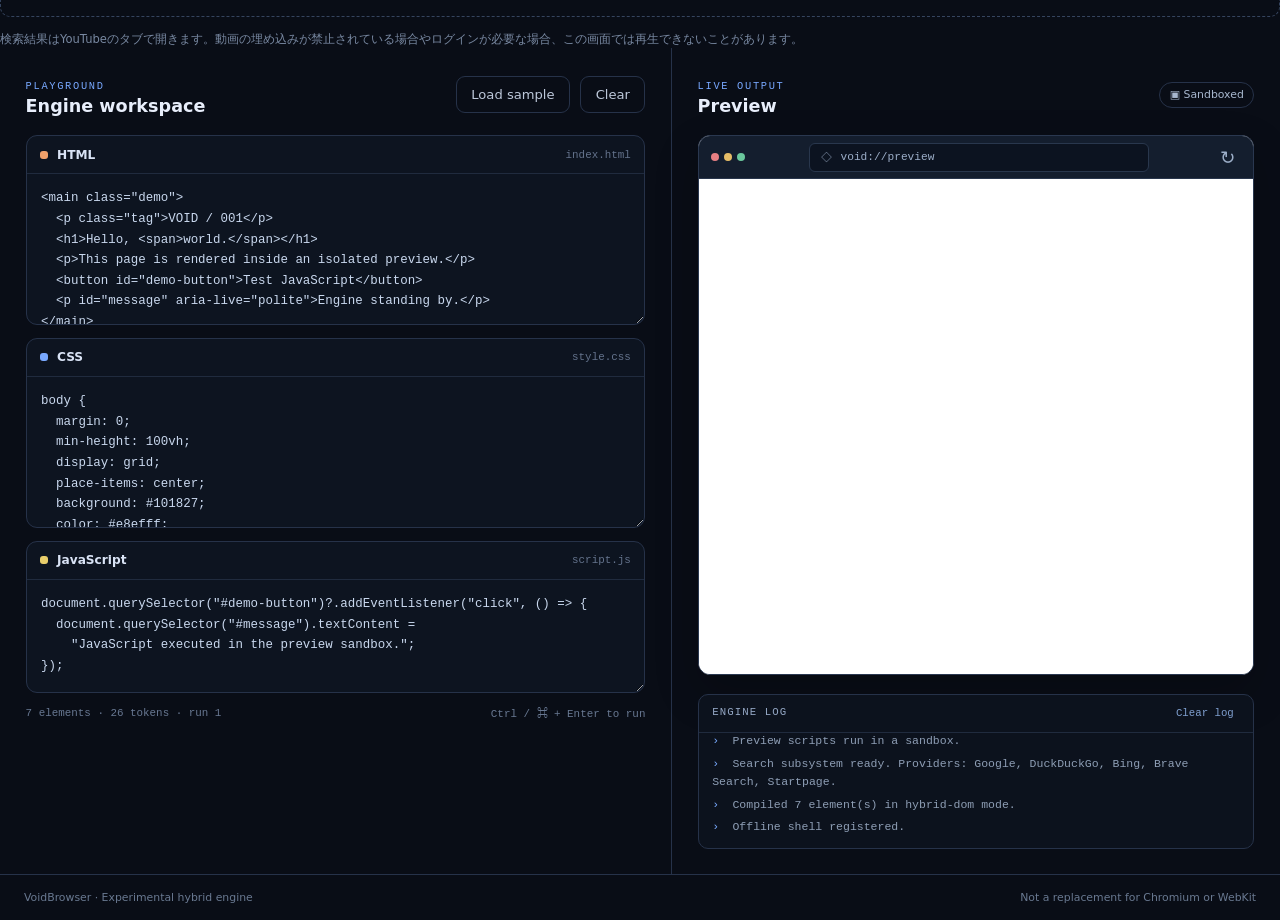
==== commit 81da49a7: "Normalize HTML line breaks" ====
--- a/index.html
+++ b/index.html
@@ -85,7 +85,8 @@
     <div id="youtube-empty" class="youtube-empty">検索結果から動画を選び、そのURLを上の「動画URL / ID」欄に貼り付けてください。</div>
     <p class="youtube-note">検索結果はYouTubeのタブで開きます。動画の埋め込みが禁止されている場合やログインが必要な場合、この画面では再生できないことがあります。</p>
   </section>
-\n  <main class="workspace">
+
+  <main class="workspace">
     <section class="editor-panel" aria-label="Code editor">
       <div class="panel-heading">
         <div><span class="eyebrow">PLAYGROUND</span><h1>Engine workspace</h1></div>
@@ -162,7 +163,8 @@
   </main>
   <footer class="site-footer"><span>VoidBrowser · Experimental hybrid engine</span><span>Not a replacement for Chromium or WebKit</span></footer>
   <script src="./search.js"></script>
-  <script src="./weather.js"></script>\n  <script src="./youtube.js"></script>
+  <script src="./weather.js"></script>
+  <script src="./youtube.js"></script>
   <script src="./spatial-audio.js"></script>
   <script src="./engine.js"></script>
   <script src="./app.js"></script>
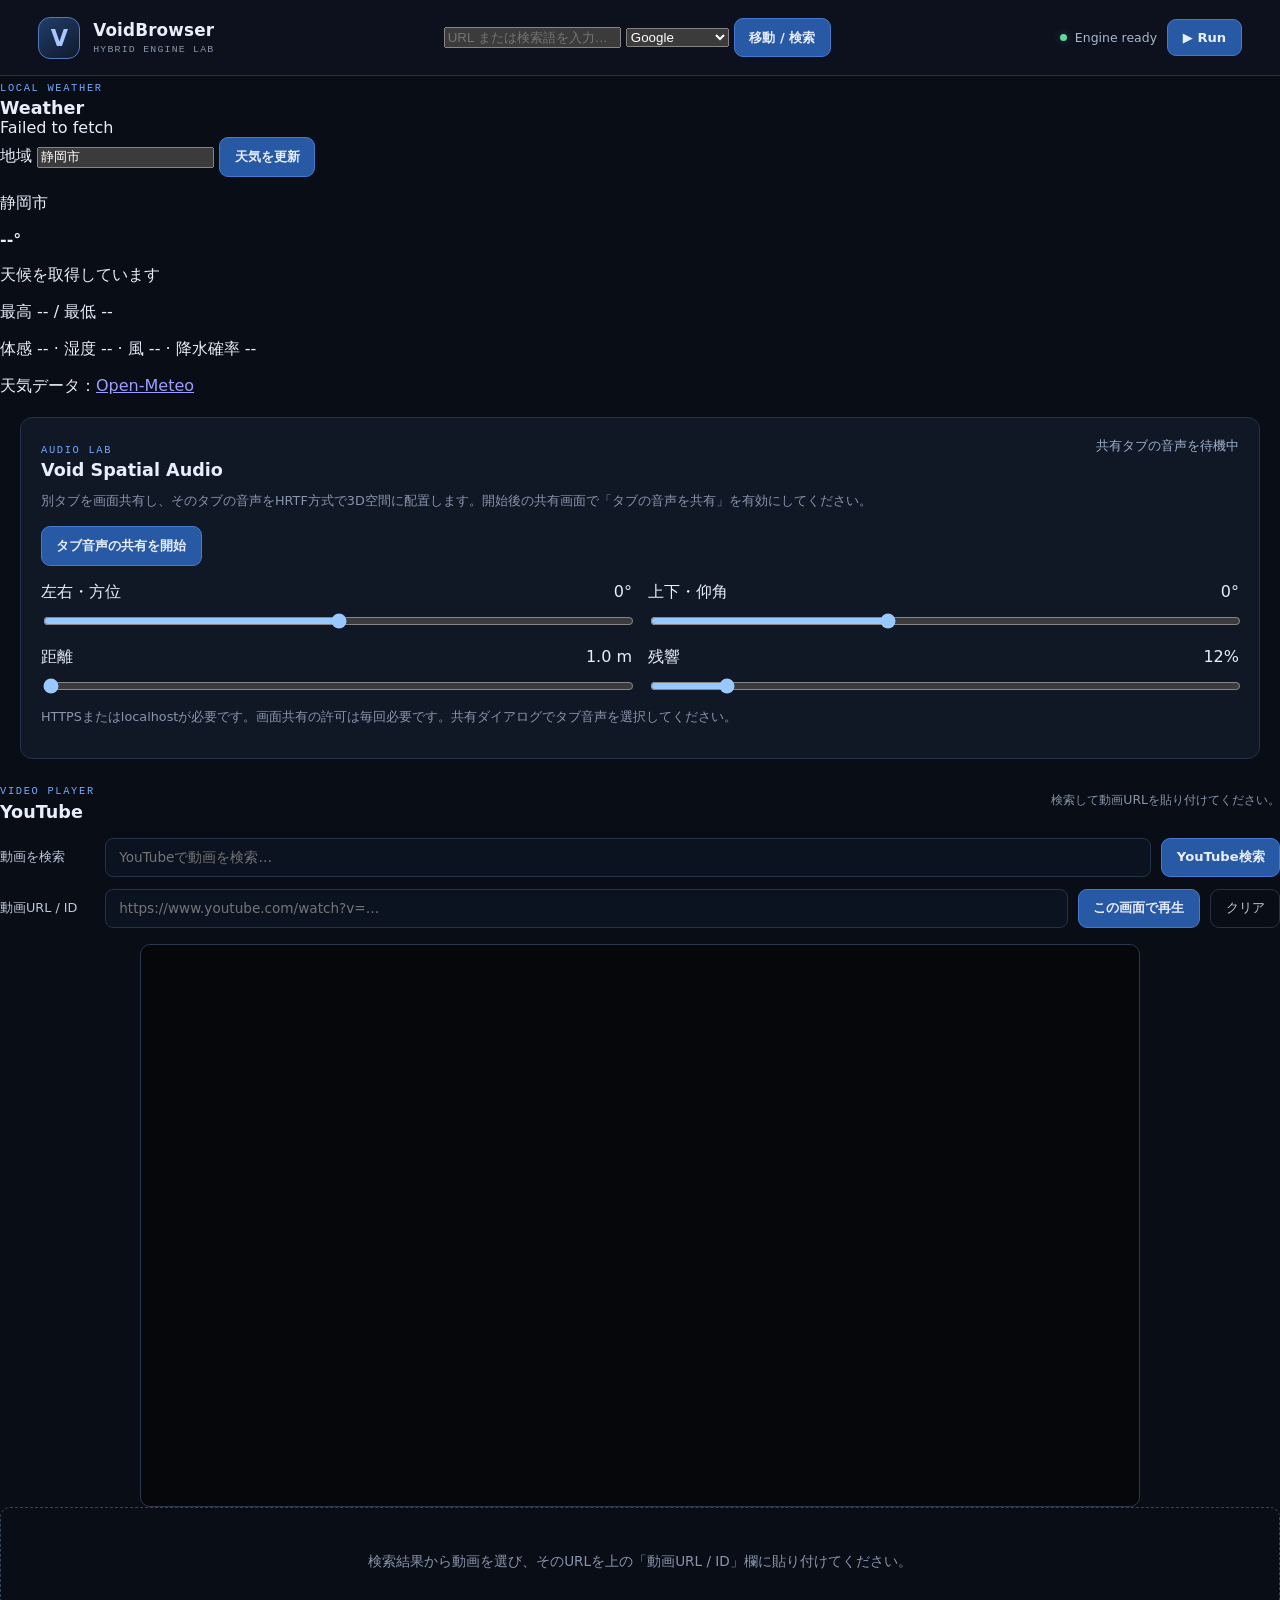
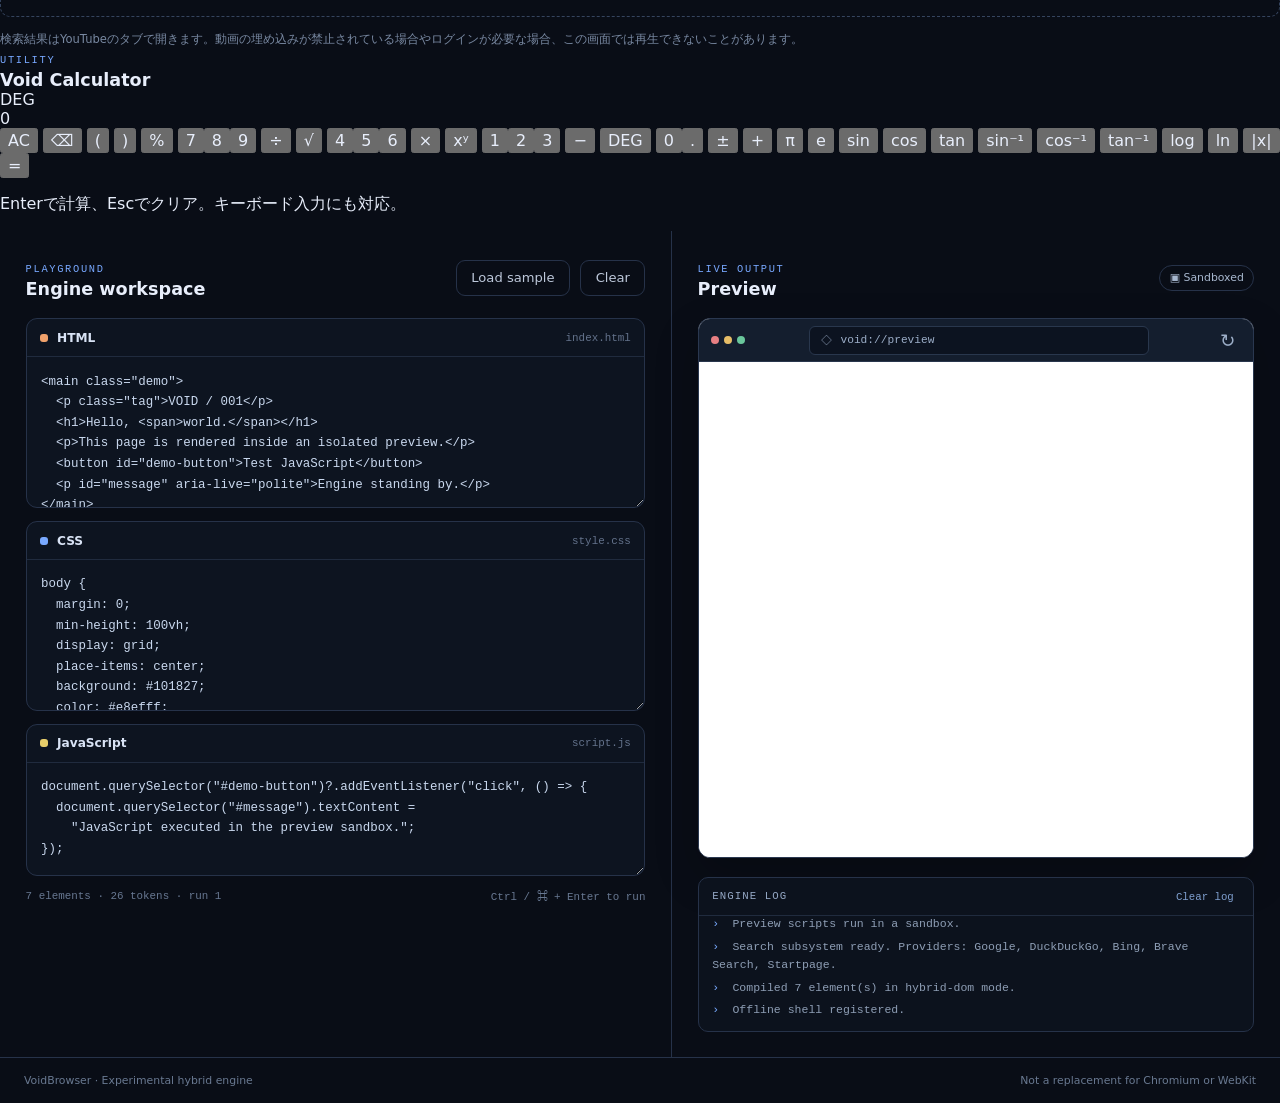
==== commit b58b00b2: "Add scientific calculator interface" ====
--- a/index.html
+++ b/index.html
@@ -84,6 +84,52 @@
     <div id="youtube-player" class="youtube-player" aria-label="YouTube動画プレーヤー"></div>
     <div id="youtube-empty" class="youtube-empty">検索結果から動画を選び、そのURLを上の「動画URL / ID」欄に貼り付けてください。</div>
     <p class="youtube-note">検索結果はYouTubeのタブで開きます。動画の埋め込みが禁止されている場合やログインが必要な場合、この画面では再生できないことがあります。</p>
+  </section>
+
+
+  <section id="calculator-panel" class="calculator-panel" aria-labelledby="calculator-heading">
+    <div class="calculator-heading">
+      <div><span class="eyebrow">UTILITY</span><h2 id="calculator-heading">Void Calculator</h2></div>
+      <span id="calculator-mode" class="calculator-mode">DEG</span>
+    </div>
+    <div class="calculator" role="group" aria-label="計算機">
+      <div class="calculator-screen">
+        <div id="calculator-expression" class="calculator-expression" aria-live="polite"></div>
+        <output id="calculator-display" class="calculator-display" aria-live="polite" aria-label="計算結果">0</output>
+      </div>
+      <div class="calculator-keys">
+        <button type="button" data-action="clear" class="calc-function">AC</button>
+        <button type="button" data-action="backspace" class="calc-function">⌫</button>
+        <button type="button" data-value="(" class="calc-function">(</button>
+        <button type="button" data-value=")" class="calc-function">)</button>
+        <button type="button" data-value="%" class="calc-function">%</button>
+        <button type="button" data-value="7">7</button><button type="button" data-value="8">8</button><button type="button" data-value="9">9</button>
+        <button type="button" data-value="/" class="calc-operator">÷</button>
+        <button type="button" data-value="sqrt(" class="calc-function">√</button>
+        <button type="button" data-value="4">4</button><button type="button" data-value="5">5</button><button type="button" data-value="6">6</button>
+        <button type="button" data-value="*" class="calc-operator">×</button>
+        <button type="button" data-value="^" class="calc-operator">xʸ</button>
+        <button type="button" data-value="1">1</button><button type="button" data-value="2">2</button><button type="button" data-value="3">3</button>
+        <button type="button" data-value="-" class="calc-operator">−</button>
+        <button type="button" data-action="angle" class="calc-function">DEG</button>
+        <button type="button" data-value="0">0</button><button type="button" data-value=".">.</button>
+        <button type="button" data-action="sign" class="calc-function">±</button>
+        <button type="button" data-value="+" class="calc-operator">+</button>
+        <button type="button" data-value="pi" class="calc-function">π</button>
+        <button type="button" data-value="e" class="calc-function">e</button>
+        <button type="button" data-value="sin(" class="calc-function">sin</button>
+        <button type="button" data-value="cos(" class="calc-function">cos</button>
+        <button type="button" data-value="tan(" class="calc-function">tan</button>
+        <button type="button" data-value="asin(" class="calc-function">sin⁻¹</button>
+        <button type="button" data-value="acos(" class="calc-function">cos⁻¹</button>
+        <button type="button" data-value="atan(" class="calc-function">tan⁻¹</button>
+        <button type="button" data-value="log(" class="calc-function">log</button>
+        <button type="button" data-value="ln(" class="calc-function">ln</button>
+        <button type="button" data-value="abs(" class="calc-function">|x|</button>
+        <button type="button" data-action="equals" class="calc-equals">=</button>
+      </div>
+      <p class="calculator-hint">Enterで計算、Escでクリア。キーボード入力にも対応。</p>
+    </div>
   </section>
 
   <main class="workspace">
@@ -166,6 +212,7 @@
   <script src="./weather.js"></script>
   <script src="./youtube.js"></script>
   <script src="./spatial-audio.js"></script>
+  <script src="./calculator.js"></script>
   <script src="./engine.js"></script>
   <script src="./app.js"></script>
 </body>
